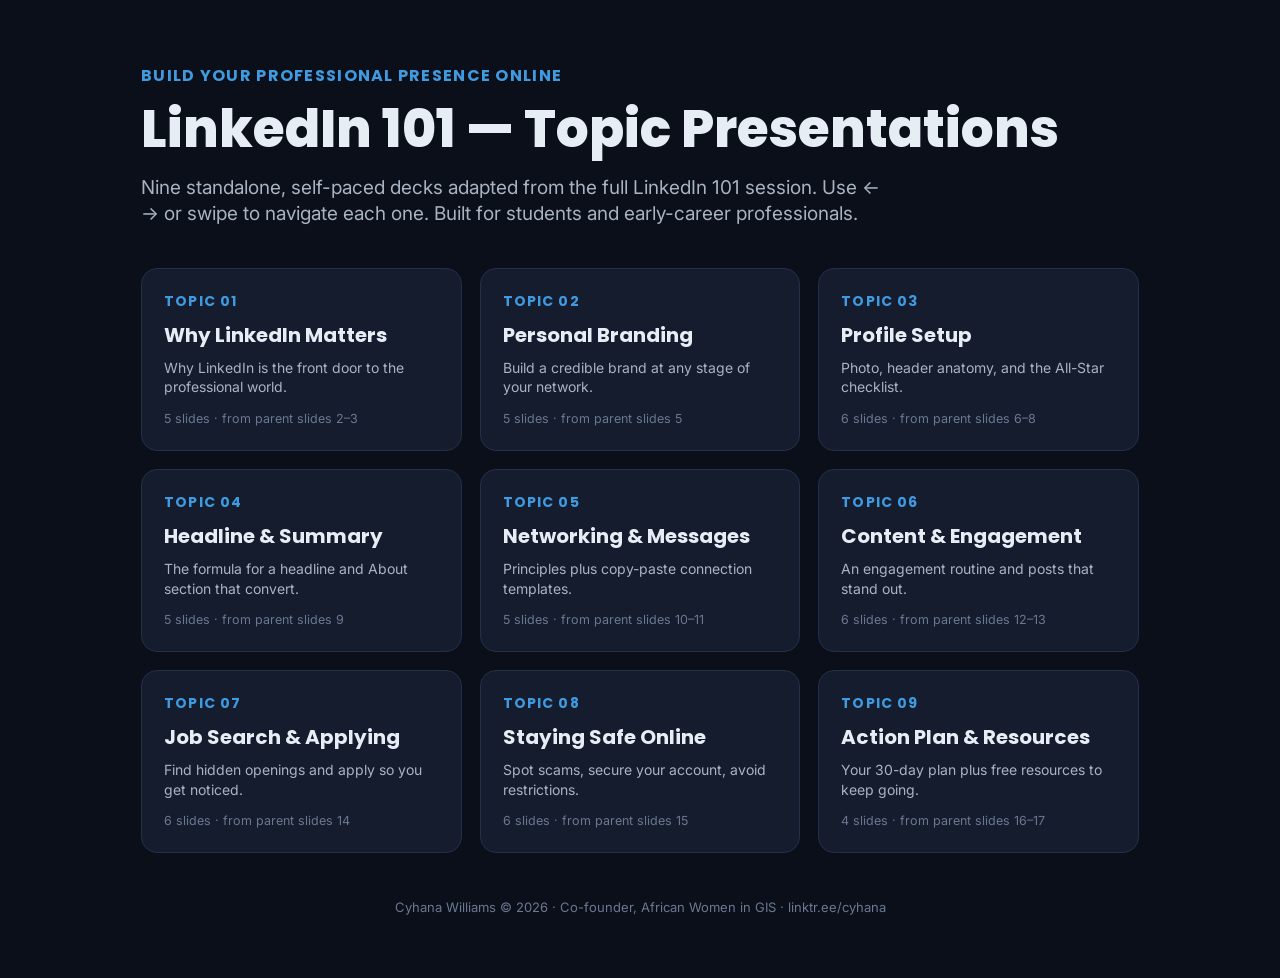
==== index.html @ 4094eca2 "LinkedIn 101 — web topic decks Nine standalone HTML presentations adapted from the LinkedIn 101 sess" ====
<!doctype html>
<html lang="en"><head><meta charset="utf-8">
<meta name="viewport" content="width=device-width,initial-scale=1">
<title>LinkedIn 101 — Topic Presentations</title>
<link rel="preconnect" href="https://fonts.googleapis.com">
<link href="https://fonts.googleapis.com/css2?family=Inter:wght@400;500;600;700&family=Poppins:wght@600;700;800&display=swap" rel="stylesheet">
<link rel="stylesheet" href="styles.css"></head>
<body><div class="idx">
<div class="kick">BUILD YOUR PROFESSIONAL PRESENCE ONLINE</div>
<h1>LinkedIn 101 — Topic Presentations</h1>
<p class="lead">Nine standalone, self-paced decks adapted from the full LinkedIn 101 session.
Use ← → or swipe to navigate each one. Built for students and early-career professionals.</p>
<div class="cards"><a class="tcard" href="topic-01.html"><div class="tnum">TOPIC 01</div><div class="tname">Why LinkedIn Matters</div><div class="tdesc">Why LinkedIn is the front door to the professional world.</div><div class="meta">5 slides · from parent slides 2–3</div></a><a class="tcard" href="topic-02.html"><div class="tnum">TOPIC 02</div><div class="tname">Personal Branding</div><div class="tdesc">Build a credible brand at any stage of your network.</div><div class="meta">5 slides · from parent slides 5</div></a><a class="tcard" href="topic-03.html"><div class="tnum">TOPIC 03</div><div class="tname">Profile Setup</div><div class="tdesc">Photo, header anatomy, and the All-Star checklist.</div><div class="meta">6 slides · from parent slides 6–8</div></a><a class="tcard" href="topic-04.html"><div class="tnum">TOPIC 04</div><div class="tname">Headline &amp; Summary</div><div class="tdesc">The formula for a headline and About section that convert.</div><div class="meta">5 slides · from parent slides 9</div></a><a class="tcard" href="topic-05.html"><div class="tnum">TOPIC 05</div><div class="tname">Networking &amp; Messages</div><div class="tdesc">Principles plus copy-paste connection templates.</div><div class="meta">5 slides · from parent slides 10–11</div></a><a class="tcard" href="topic-06.html"><div class="tnum">TOPIC 06</div><div class="tname">Content &amp; Engagement</div><div class="tdesc">An engagement routine and posts that stand out.</div><div class="meta">6 slides · from parent slides 12–13</div></a><a class="tcard" href="topic-07.html"><div class="tnum">TOPIC 07</div><div class="tname">Job Search &amp; Applying</div><div class="tdesc">Find hidden openings and apply so you get noticed.</div><div class="meta">6 slides · from parent slides 14</div></a><a class="tcard" href="topic-08.html"><div class="tnum">TOPIC 08</div><div class="tname">Staying Safe Online</div><div class="tdesc">Spot scams, secure your account, avoid restrictions.</div><div class="meta">6 slides · from parent slides 15</div></a><a class="tcard" href="topic-09.html"><div class="tnum">TOPIC 09</div><div class="tname">Action Plan &amp; Resources</div><div class="tdesc">Your 30-day plan plus free resources to keep going.</div><div class="meta">4 slides · from parent slides 16–17</div></a></div>
<footer>Cyhana Williams © 2026 · Co-founder, African Women in GIS · linktr.ee/cyhana</footer>
</div></body></html>
---- styles.css ----
/* LinkedIn 101 — topic decks (web). Slides scale via container query units. */
:root{
  --blue:#0A66C2; --blue-dk:#074A8F; --blue-l:#409AE0;
  --navy:#12182B; --navy-card:#1C253D; --navy-2:#102A47;
  --light:#F1F5F8; --ink:#1B2533; --muted:#5E6E7E; --muted-d:#A9B4C2;
  --line:#DDE4EA; --green:#2E9E5B; --purple:#8B5CF6; --orange:#E07B39;
  --red:#D84A4A; --teal:#1291A8;
}
*{box-sizing:border-box;margin:0;padding:0}
html,body{height:100%}
body{font-family:Inter,"Segoe UI",system-ui,sans-serif;background:#0b0f1a;color:var(--ink)}

.deck{min-height:100vh;display:flex;flex-direction:column;align-items:center;
  justify-content:center;gap:1.2vh;padding:2vh 0}
.stage{position:relative;aspect-ratio:16/9;width:min(95vw,168vh);
  container-type:size;border-radius:16px;overflow:hidden;
  box-shadow:0 24px 70px rgba(0,0,0,.55)}

/* ---- slide shells ---- */
.slide{position:absolute;inset:0;display:none;opacity:0;
  transition:opacity .35s ease}
.slide.active{display:block;opacity:1}
.slide.light{background:var(--light);color:var(--ink)}
.slide.dark{background:var(--navy);color:#fff}
.slide.grad{background:linear-gradient(125deg,var(--navy) 0%,var(--blue-dk) 100%);color:#fff}
.pad{position:absolute;inset:0;padding:6.5cqh 5.5cqw 8cqh}

/* ---- footer bits on every slide ---- */
.wm{position:absolute;left:0;right:0;bottom:1.6cqh;text-align:center;
  font-size:.95cqw;letter-spacing:.02em}
.slide.light .wm{color:#1b2533;opacity:.30}
.slide.dark .wm,.slide.grad .wm{color:#fff;opacity:.26}
.ftag{position:absolute;left:5.5cqw;bottom:1.5cqh;font-size:.92cqw;opacity:.55}
.fpage{position:absolute;right:5.5cqw;bottom:1.5cqh;font-size:.92cqw;opacity:.55}

/* ---- type ---- */
.eyebrow{font-family:Poppins,sans-serif;font-weight:700;font-size:1.15cqw;
  letter-spacing:.12em;text-transform:uppercase;color:var(--blue);margin-bottom:.8cqh}
.slide.dark .eyebrow,.slide.grad .eyebrow{color:var(--blue-l)}
.h1{font-family:Poppins,sans-serif;font-weight:700;font-size:3.3cqw;line-height:1.05}
.sub{font-size:1.3cqw;color:var(--muted);margin-top:1.2cqh;max-width:84%;line-height:1.35}
.slide.dark .sub,.slide.grad .sub{color:var(--muted-d)}

/* ---- title slide ---- */
.kick{font-family:Poppins,sans-serif;font-weight:700;font-size:1.3cqw;
  letter-spacing:.08em;text-transform:uppercase;color:var(--blue-l)}
.kbar{width:5cqw;height:.7cqh;border-radius:2px;background:var(--blue-l);margin-bottom:1.4cqh}
.big{font-family:Poppins,sans-serif;font-weight:800;font-size:5cqw;line-height:1.02;
  margin:1.2cqh 0}
.lead{font-size:1.55cqw;color:var(--muted-d);max-width:74%;line-height:1.4;margin-top:1.4cqh}
.chips{display:flex;gap:1cqw;margin-top:3cqh;flex-wrap:wrap}
.chip{display:inline-flex;align-items:center;border-radius:99px;
  padding:.7cqh 1.3cqw;font-weight:600;font-size:1.05cqw;color:#fff;background:var(--c,var(--blue))}

/* ---- grids & cards ---- */
.grid{display:grid;gap:1.5cqw;margin-top:3.2cqh}
.cols-2{grid-template-columns:1fr 1fr}
.cols-3{grid-template-columns:repeat(3,1fr)}
.cols-4{grid-template-columns:repeat(4,1fr)}
.card{position:relative;background:#fff;border:1px solid var(--line);border-radius:1.3cqw;
  padding:2cqh 1.5cqw;overflow:hidden}
.slide.dark .card{background:var(--navy-card);border:none}
.card.bar::before{content:"";position:absolute;left:0;top:0;bottom:0;width:.6cqw;
  background:var(--accent,var(--blue))}
.card.topbar::before{content:"";position:absolute;left:0;right:0;top:0;height:1cqh;
  background:var(--accent,var(--blue))}
.card.bar{padding-left:2cqw}
.ct{font-weight:700;font-size:1.3cqw;line-height:1.15;display:flex;gap:.6cqw;align-items:baseline}
.cd{font-size:1.05cqw;color:var(--muted);line-height:1.25;margin-top:.9cqh}
.slide.dark .cd{color:var(--muted-d)}
.card .em{font-size:1.3cqw}

/* numbered */
.nb{width:2.7cqw;height:2.7cqw;flex:0 0 auto;border-radius:50%;background:var(--blue);
  color:#fff;display:grid;place-items:center;font-family:Poppins;font-weight:700;font-size:1.5cqw}
.row{display:flex;gap:1.1cqw;align-items:flex-start}

/* stats */
.stat{background:#fff;border:1px solid var(--line);border-radius:1.3cqw;
  padding:2.4cqh 1cqw;text-align:center}
.slide.dark .stat{background:var(--navy-card);border:none}
.stat .num{font-family:Poppins;font-weight:800;font-size:3.4cqw;color:var(--blue);line-height:1}
.slide.dark .stat .num{color:var(--blue-l)}
.stat .lab{font-size:1.05cqw;color:var(--muted);margin-top:.9cqh;line-height:1.2}
.slide.dark .stat .lab{color:var(--muted-d)}

/* columns (level cards) */
.colhead{border:1.5px solid var(--accent);border-radius:1.2cqw;padding:1.6cqh 1.2cqw;
  background:#fff}
.slide.dark .colhead{background:var(--navy-card)}
.colhead .ct{color:var(--accent)}
.colhead .cd{margin-top:.5cqh}
.colbody{background:#fff;border:1px solid var(--line);border-radius:1.2cqw;
  padding:1.6cqh 1.2cqw;margin-top:1cqh;display:flex;flex-direction:column;gap:1.3cqh}
.slide.dark .colbody{background:var(--navy-card);border:none}
.it-t{font-weight:700;font-size:1.1cqw}
.it-d{font-size:.95cqw;color:var(--muted);line-height:1.2;margin-top:.3cqh}
.slide.dark .it-d{color:var(--muted-d)}

/* callout */
.callout{margin-top:2.6cqh;border-radius:1.2cqw;padding:2cqh 1.8cqw;position:relative;
  background:var(--navy);color:#fff;overflow:hidden}
.callout.soft{background:var(--navy-2)}
.callout.bar::before{content:"";position:absolute;left:0;top:0;bottom:0;width:.7cqw;background:var(--blue-l)}
.callout.bar{padding-left:2.4cqw}
.callout .h{font-family:Poppins;font-weight:700;font-size:1.3cqw;color:var(--blue-l);margin-bottom:.6cqh}
.callout p{font-size:1.25cqw;line-height:1.3}
.slide.light .callout p{color:#fff}

/* checklist (takeaways) */
.check{display:flex;flex-direction:column;gap:1.6cqh;margin-top:3cqh}
.check li{list-style:none;display:flex;gap:1cqw;font-size:1.45cqw;line-height:1.25}
.check .tick{color:var(--green);font-weight:800;flex:0 0 auto}
.quote{margin-top:3cqh;border-radius:1.2cqw;padding:2cqh 2cqw;position:relative;
  background:#fff;border:1px solid var(--line);font-style:italic;font-size:1.4cqw}
.slide.dark .quote{background:var(--navy-card);border:none}
.quote::before{content:"";position:absolute;left:0;top:0;bottom:0;width:.6cqw;
  background:var(--blue-l);border-radius:6px 0 0 6px}

/* examples (before/after) */
.ex{background:#fff;border:1px solid var(--line);border-radius:1.2cqw;padding:1.5cqh 1.5cqw;
  margin-top:1.6cqh}
.slide.dark .ex{background:var(--navy-card);border:none}
.ex .bad{color:var(--red);font-style:italic;font-size:1.1cqw;margin-top:.8cqh;
  text-decoration:line-through;text-decoration-color:rgba(216,74,74,.6)}
.ex .good{font-weight:700;font-size:1.2cqw;margin-top:.5cqh}
.formula{background:var(--navy);color:#fff;border-radius:1.2cqw;text-align:center;
  font-family:Poppins;font-weight:700;font-size:1.8cqw;padding:2.2cqh 1cqw;margin-top:2.8cqh}

/* template quote cards */
.tpl{background:var(--navy-card);border-radius:1.2cqw;padding:1.7cqh 1.6cqw;margin-top:1.5cqh}
.tpl .body{font-style:italic;color:#D8DEE6;font-size:1.15cqw;line-height:1.3;margin-top:.9cqh}

/* employer pills */
.pills{display:flex;flex-wrap:wrap;gap:.8cqw;margin-top:1.4cqh}
.pill{background:var(--navy-card);color:#fff;border-radius:99px;padding:.7cqh 1.2cqw;
  font-weight:600;font-size:1.05cqw}

/* objectives */
.obj{display:flex;flex-direction:column;gap:1.3cqh;margin-top:3cqh}
.obj .row{background:#fff;border:1px solid var(--line);border-radius:1cqw;
  padding:1.5cqh 1.4cqw;align-items:center}
.slide.dark .obj .row{background:var(--navy-card);border:none}
.obj .ot{font-weight:700;font-size:1.35cqw}

ul.dots-list{margin-top:3cqh;display:flex;flex-direction:column;gap:1.5cqh}
ul.dots-list li{list-style:none;display:flex;gap:1cqw;font-size:1.4cqw;line-height:1.25}
ul.dots-list .ar{color:var(--blue);font-weight:800}
.slide.dark ul.dots-list .ar{color:var(--blue-l)}

/* ---- controls ---- */
.controls{display:flex;align-items:center;gap:1.2vh;color:#cfd8e3;
  font:500 1.6vh Inter}
.nav{width:4.6vh;height:4.6vh;border-radius:50%;border:1px solid #2c3650;
  background:#161d2e;color:#cfd8e3;font-size:2.2vh;cursor:pointer;display:grid;place-items:center}
.nav:hover{background:#1f2940}
.dots{display:flex;gap:.9vh;max-width:46vh;flex-wrap:wrap;justify-content:center}
.dot{width:1.1vh;height:1.1vh;border-radius:50%;border:none;background:#39435c;
  cursor:pointer;padding:0}
.dot.on{background:var(--blue-l);width:3.2vh;border-radius:99px}
.pageno{min-width:7vh;text-align:center;opacity:.8}
.home{color:#cfd8e3;text-decoration:none;opacity:.8;font-size:1.5vh}
.home:hover{opacity:1;color:#fff}

/* ---- index page ---- */
.idx{max-width:1100px;margin:0 auto;padding:7vh 4vw;color:#e7edf4}
.idx h1{font-family:Poppins;font-weight:800;font-size:clamp(28px,5vw,52px);line-height:1.05}
.idx .kick{color:var(--blue-l);font-size:clamp(13px,1.6vw,16px);margin-bottom:14px}
.idx .lead{color:var(--muted-d);font-size:clamp(15px,2vw,19px);max-width:760px;margin:18px 0 40px}
.idx .cards{display:grid;grid-template-columns:repeat(auto-fill,minmax(300px,1fr));gap:18px}
.idx a.tcard{display:block;text-decoration:none;background:#141c2e;border:1px solid #243049;
  border-radius:16px;padding:22px 22px 24px;color:#e7edf4;transition:transform .15s,border-color .15s}
.idx a.tcard:hover{transform:translateY(-3px);border-color:var(--blue-l)}
.idx .tnum{font-family:Poppins;font-weight:700;color:var(--blue-l);font-size:14px;letter-spacing:.08em}
.idx .tname{font-family:Poppins;font-weight:700;font-size:20px;margin:8px 0 8px}
.idx .tdesc{color:var(--muted-d);font-size:14px;line-height:1.4}
.idx .meta{color:#6b7890;font-size:12.5px;margin-top:14px}
.idx footer{color:#6b7890;font-size:13px;margin-top:46px;text-align:center}

.pbtn{border:1px solid #2c3650;background:#161d2e;color:#cfd8e3;cursor:pointer;
  border-radius:99px;padding:1vh 1.6vh;font:600 1.5vh Inter;display:inline-flex;
  align-items:center;gap:.6vh}
.pbtn:hover{background:#1f2940;color:#fff}

@media (max-width:640px){
  .stage{width:96vw}
  .controls{flex-wrap:wrap;justify-content:center;padding:0 3vw}
}

/* ---- print / Save as PDF: one 16:9 page per slide ---- */
@media print{
  @page{size:13.333in 7.5in;margin:0}
  html,body{background:#fff}
  body,.slide{-webkit-print-color-adjust:exact;print-color-adjust:exact}
  .deck{display:block;min-height:0;padding:0;gap:0}
  .stage{width:auto;aspect-ratio:auto;border-radius:0;box-shadow:none;
    overflow:visible;container-type:normal}
  .slide{display:block !important;opacity:1 !important;position:relative;inset:auto;
    width:13.333in;height:7.5in;container-type:size;overflow:hidden;border-radius:0;
    page-break-after:always;break-after:page}
  .slide:last-child{page-break-after:auto;break-after:auto}
  .controls{display:none !important}
}
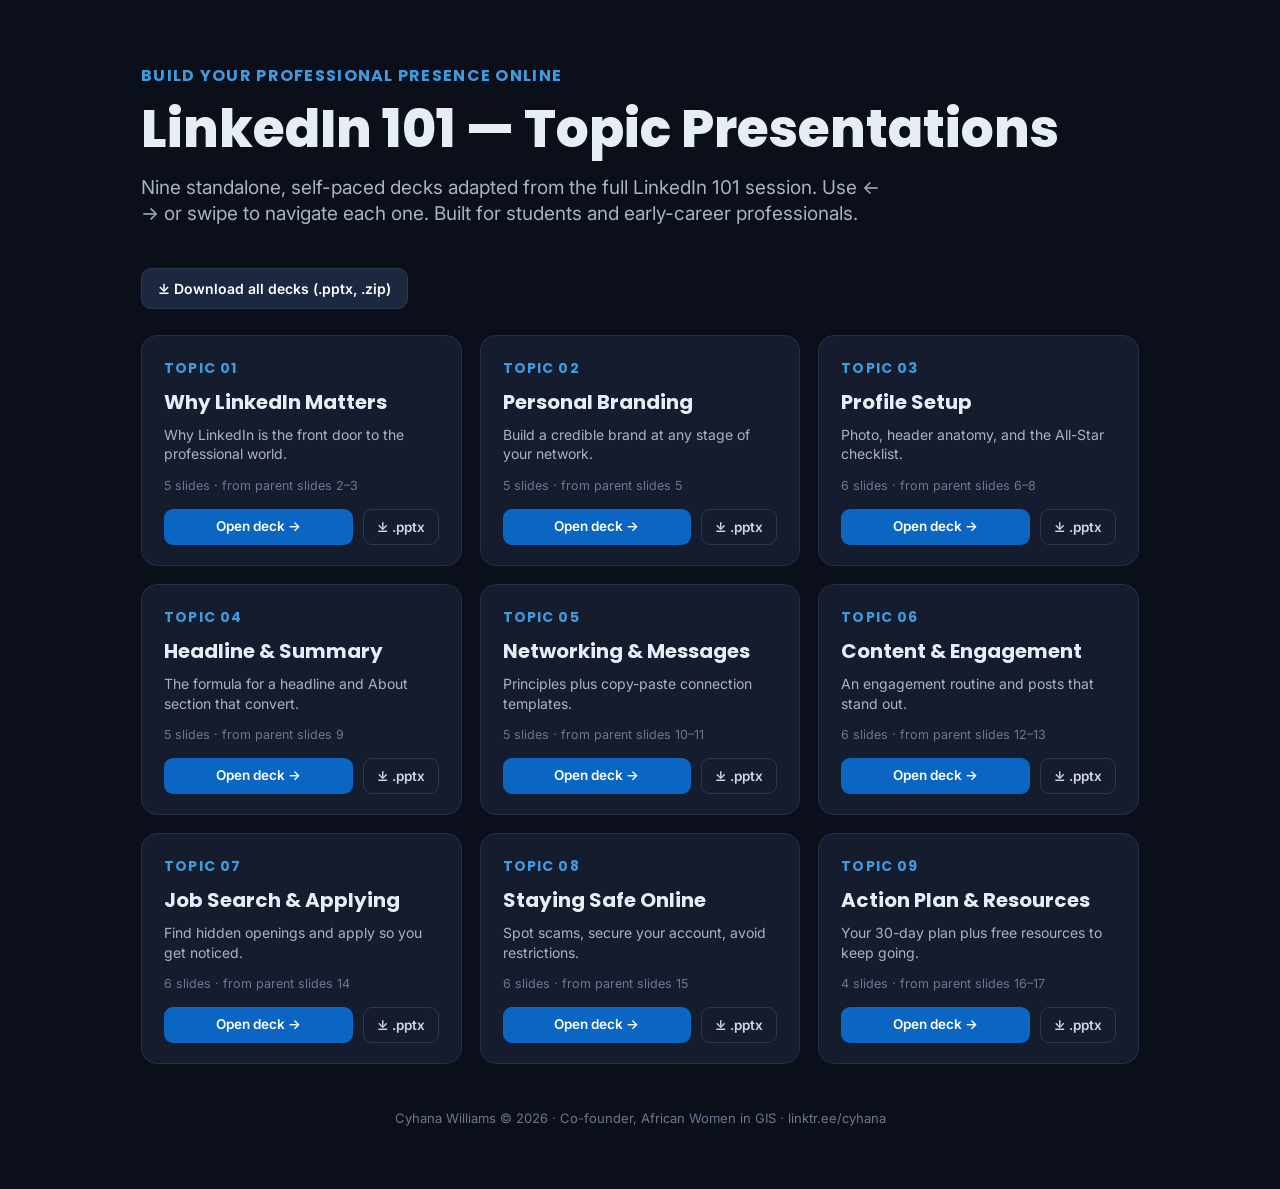
==== commit fcfb386c: "Add downloadable .pptx versions, download buttons, and README badge" ====
--- a/index.html
+++ b/index.html
@@ -10,6 +10,7 @@
 <h1>LinkedIn 101 — Topic Presentations</h1>
 <p class="lead">Nine standalone, self-paced decks adapted from the full LinkedIn 101 session.
 Use ← → or swipe to navigate each one. Built for students and early-career professionals.</p>
-<div class="cards"><a class="tcard" href="topic-01.html"><div class="tnum">TOPIC 01</div><div class="tname">Why LinkedIn Matters</div><div class="tdesc">Why LinkedIn is the front door to the professional world.</div><div class="meta">5 slides · from parent slides 2–3</div></a><a class="tcard" href="topic-02.html"><div class="tnum">TOPIC 02</div><div class="tname">Personal Branding</div><div class="tdesc">Build a credible brand at any stage of your network.</div><div class="meta">5 slides · from parent slides 5</div></a><a class="tcard" href="topic-03.html"><div class="tnum">TOPIC 03</div><div class="tname">Profile Setup</div><div class="tdesc">Photo, header anatomy, and the All-Star checklist.</div><div class="meta">6 slides · from parent slides 6–8</div></a><a class="tcard" href="topic-04.html"><div class="tnum">TOPIC 04</div><div class="tname">Headline &amp; Summary</div><div class="tdesc">The formula for a headline and About section that convert.</div><div class="meta">5 slides · from parent slides 9</div></a><a class="tcard" href="topic-05.html"><div class="tnum">TOPIC 05</div><div class="tname">Networking &amp; Messages</div><div class="tdesc">Principles plus copy-paste connection templates.</div><div class="meta">5 slides · from parent slides 10–11</div></a><a class="tcard" href="topic-06.html"><div class="tnum">TOPIC 06</div><div class="tname">Content &amp; Engagement</div><div class="tdesc">An engagement routine and posts that stand out.</div><div class="meta">6 slides · from parent slides 12–13</div></a><a class="tcard" href="topic-07.html"><div class="tnum">TOPIC 07</div><div class="tname">Job Search &amp; Applying</div><div class="tdesc">Find hidden openings and apply so you get noticed.</div><div class="meta">6 slides · from parent slides 14</div></a><a class="tcard" href="topic-08.html"><div class="tnum">TOPIC 08</div><div class="tname">Staying Safe Online</div><div class="tdesc">Spot scams, secure your account, avoid restrictions.</div><div class="meta">6 slides · from parent slides 15</div></a><a class="tcard" href="topic-09.html"><div class="tnum">TOPIC 09</div><div class="tname">Action Plan &amp; Resources</div><div class="tdesc">Your 30-day plan plus free resources to keep going.</div><div class="meta">4 slides · from parent slides 16–17</div></a></div>
+<div class="idxbar"><a class="btn-all" href="linkedin-101-pptx.zip" download>⤓ Download all decks (.pptx, .zip)</a></div>
+<div class="cards"><div class="tcard"><div class="tnum">TOPIC 01</div><div class="tname">Why LinkedIn Matters</div><div class="tdesc">Why LinkedIn is the front door to the professional world.</div><div class="meta">5 slides · from parent slides 2–3</div><div class="tactions"><a class="btn-open" href="topic-01.html">Open deck →</a><a class="btn-dl" href="pptx/topic-01.pptx" download>⤓ .pptx</a></div></div><div class="tcard"><div class="tnum">TOPIC 02</div><div class="tname">Personal Branding</div><div class="tdesc">Build a credible brand at any stage of your network.</div><div class="meta">5 slides · from parent slides 5</div><div class="tactions"><a class="btn-open" href="topic-02.html">Open deck →</a><a class="btn-dl" href="pptx/topic-02.pptx" download>⤓ .pptx</a></div></div><div class="tcard"><div class="tnum">TOPIC 03</div><div class="tname">Profile Setup</div><div class="tdesc">Photo, header anatomy, and the All-Star checklist.</div><div class="meta">6 slides · from parent slides 6–8</div><div class="tactions"><a class="btn-open" href="topic-03.html">Open deck →</a><a class="btn-dl" href="pptx/topic-03.pptx" download>⤓ .pptx</a></div></div><div class="tcard"><div class="tnum">TOPIC 04</div><div class="tname">Headline &amp; Summary</div><div class="tdesc">The formula for a headline and About section that convert.</div><div class="meta">5 slides · from parent slides 9</div><div class="tactions"><a class="btn-open" href="topic-04.html">Open deck →</a><a class="btn-dl" href="pptx/topic-04.pptx" download>⤓ .pptx</a></div></div><div class="tcard"><div class="tnum">TOPIC 05</div><div class="tname">Networking &amp; Messages</div><div class="tdesc">Principles plus copy-paste connection templates.</div><div class="meta">5 slides · from parent slides 10–11</div><div class="tactions"><a class="btn-open" href="topic-05.html">Open deck →</a><a class="btn-dl" href="pptx/topic-05.pptx" download>⤓ .pptx</a></div></div><div class="tcard"><div class="tnum">TOPIC 06</div><div class="tname">Content &amp; Engagement</div><div class="tdesc">An engagement routine and posts that stand out.</div><div class="meta">6 slides · from parent slides 12–13</div><div class="tactions"><a class="btn-open" href="topic-06.html">Open deck →</a><a class="btn-dl" href="pptx/topic-06.pptx" download>⤓ .pptx</a></div></div><div class="tcard"><div class="tnum">TOPIC 07</div><div class="tname">Job Search &amp; Applying</div><div class="tdesc">Find hidden openings and apply so you get noticed.</div><div class="meta">6 slides · from parent slides 14</div><div class="tactions"><a class="btn-open" href="topic-07.html">Open deck →</a><a class="btn-dl" href="pptx/topic-07.pptx" download>⤓ .pptx</a></div></div><div class="tcard"><div class="tnum">TOPIC 08</div><div class="tname">Staying Safe Online</div><div class="tdesc">Spot scams, secure your account, avoid restrictions.</div><div class="meta">6 slides · from parent slides 15</div><div class="tactions"><a class="btn-open" href="topic-08.html">Open deck →</a><a class="btn-dl" href="pptx/topic-08.pptx" download>⤓ .pptx</a></div></div><div class="tcard"><div class="tnum">TOPIC 09</div><div class="tname">Action Plan &amp; Resources</div><div class="tdesc">Your 30-day plan plus free resources to keep going.</div><div class="meta">4 slides · from parent slides 16–17</div><div class="tactions"><a class="btn-open" href="topic-09.html">Open deck →</a><a class="btn-dl" href="pptx/topic-09.pptx" download>⤓ .pptx</a></div></div></div>
 <footer>Cyhana Williams © 2026 · Co-founder, African Women in GIS · linktr.ee/cyhana</footer>
 </div></body></html>
--- a/styles.css
+++ b/styles.css
@@ -168,13 +168,25 @@
 .idx .kick{color:var(--blue-l);font-size:clamp(13px,1.6vw,16px);margin-bottom:14px}
 .idx .lead{color:var(--muted-d);font-size:clamp(15px,2vw,19px);max-width:760px;margin:18px 0 40px}
 .idx .cards{display:grid;grid-template-columns:repeat(auto-fill,minmax(300px,1fr));gap:18px}
-.idx a.tcard{display:block;text-decoration:none;background:#141c2e;border:1px solid #243049;
-  border-radius:16px;padding:22px 22px 24px;color:#e7edf4;transition:transform .15s,border-color .15s}
-.idx a.tcard:hover{transform:translateY(-3px);border-color:var(--blue-l)}
+.idx .tcard{display:flex;flex-direction:column;background:#141c2e;border:1px solid #243049;
+  border-radius:16px;padding:22px 22px 20px;color:#e7edf4;transition:transform .15s,border-color .15s}
+.idx .tcard:hover{transform:translateY(-3px);border-color:var(--blue-l)}
 .idx .tnum{font-family:Poppins;font-weight:700;color:var(--blue-l);font-size:14px;letter-spacing:.08em}
 .idx .tname{font-family:Poppins;font-weight:700;font-size:20px;margin:8px 0 8px}
 .idx .tdesc{color:var(--muted-d);font-size:14px;line-height:1.4}
 .idx .meta{color:#6b7890;font-size:12.5px;margin-top:14px}
+.idx .tactions{display:flex;gap:10px;margin-top:16px}
+.idx .btn-open,.idx .btn-dl{text-decoration:none;font-size:13.5px;font-weight:600;
+  border-radius:9px;padding:9px 13px;transition:background .15s,border-color .15s}
+.idx .btn-open{background:var(--blue);color:#fff;flex:1;text-align:center}
+.idx .btn-open:hover{background:#0b73d6}
+.idx .btn-dl{background:transparent;color:#cfd8e3;border:1px solid #2c3650}
+.idx .btn-dl:hover{border-color:var(--blue-l);color:#fff}
+.idx .idxbar{margin:0 0 26px}
+.idx .btn-all{display:inline-flex;align-items:center;gap:8px;text-decoration:none;
+  font-weight:600;font-size:14px;color:#fff;background:#1c2740;border:1px solid #2c3650;
+  border-radius:10px;padding:11px 16px;transition:border-color .15s,background .15s}
+.idx .btn-all:hover{border-color:var(--blue-l);background:#22304d}
 .idx footer{color:#6b7890;font-size:13px;margin-top:46px;text-align:center}
 
 .pbtn{border:1px solid #2c3650;background:#161d2e;color:#cfd8e3;cursor:pointer;
